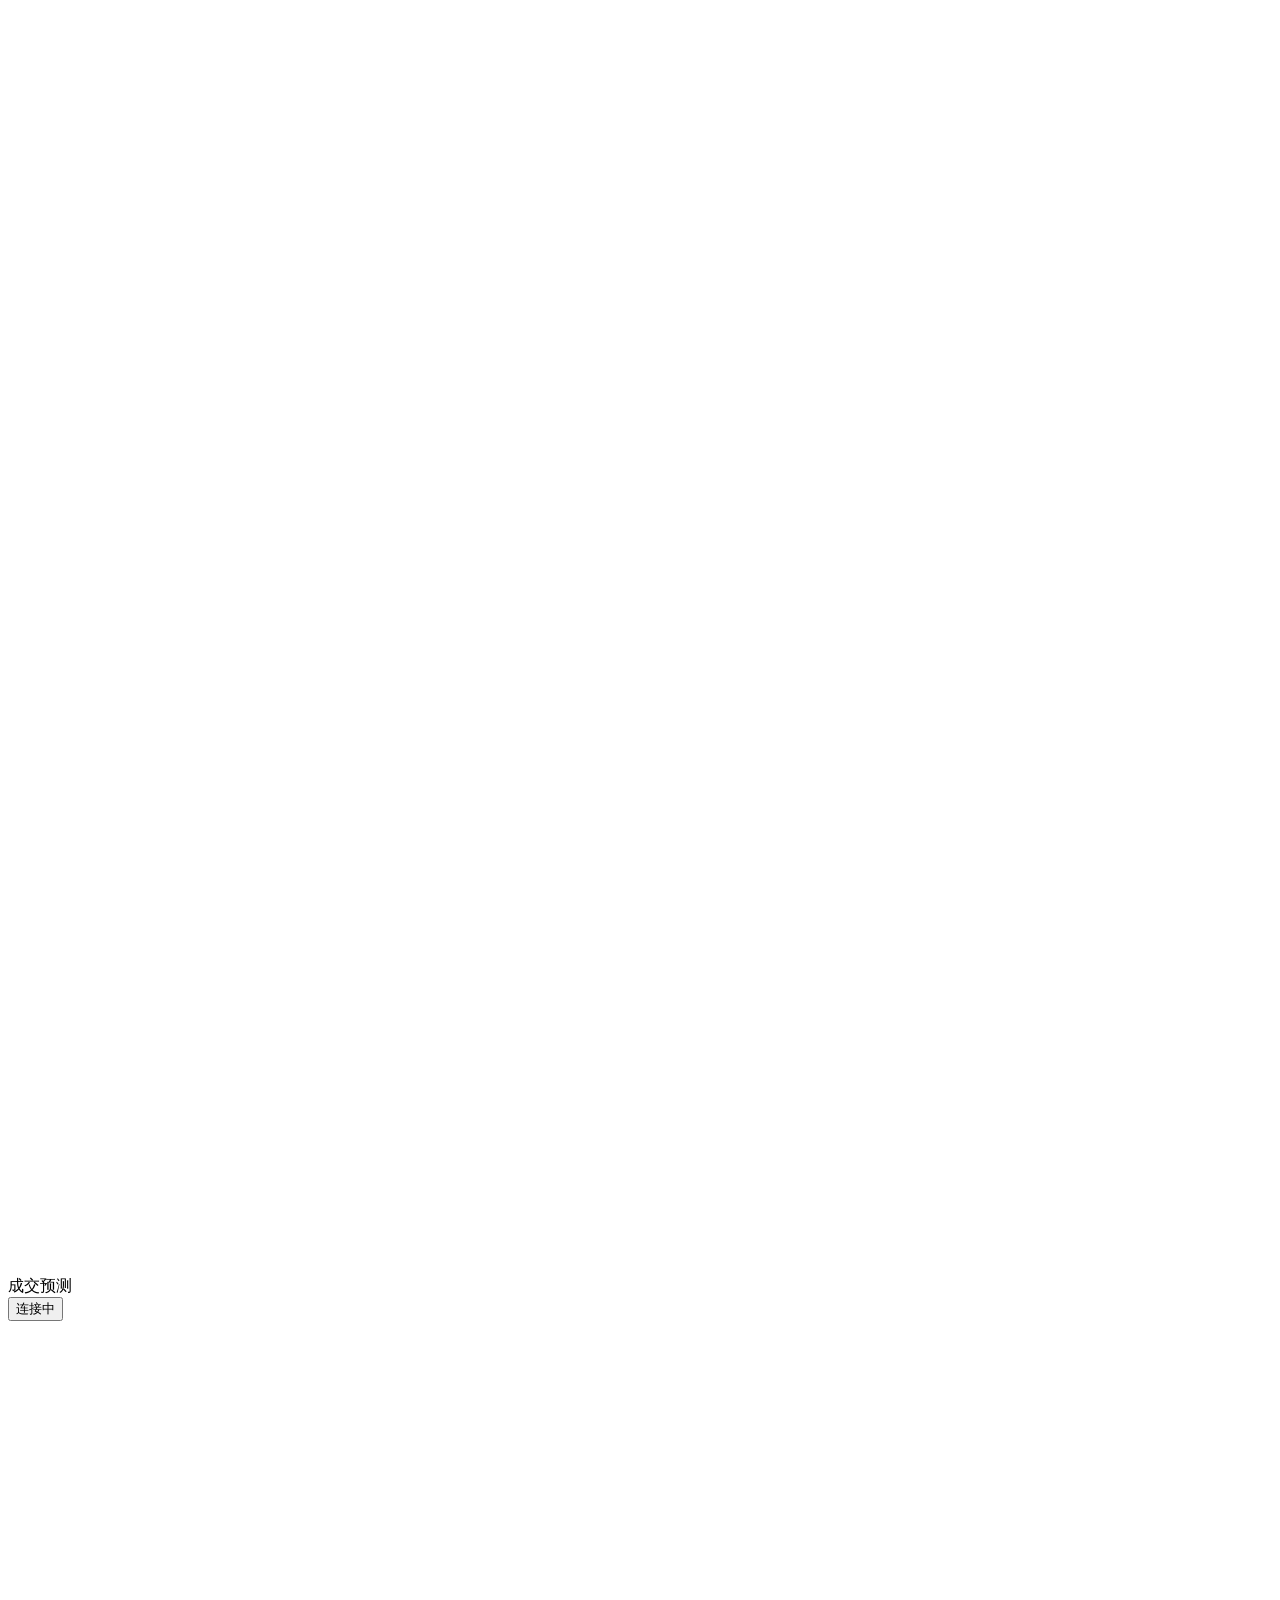
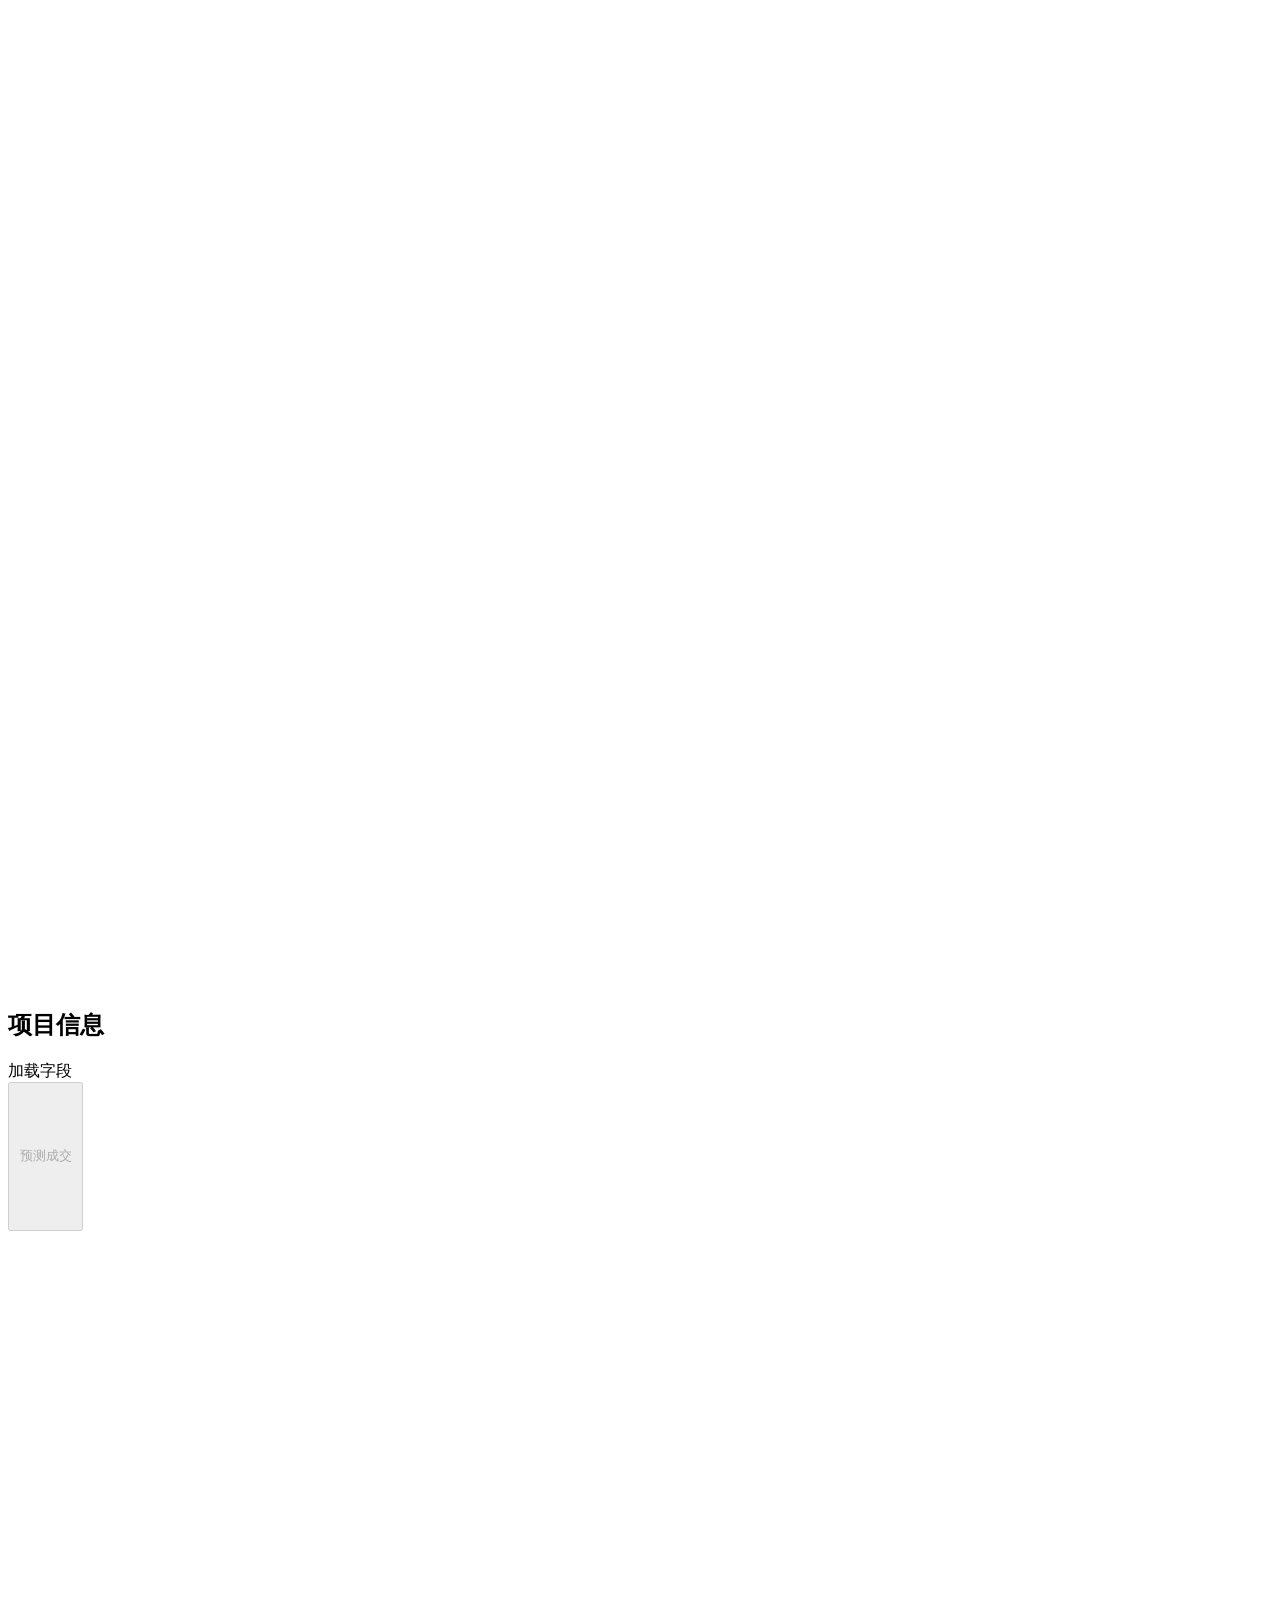
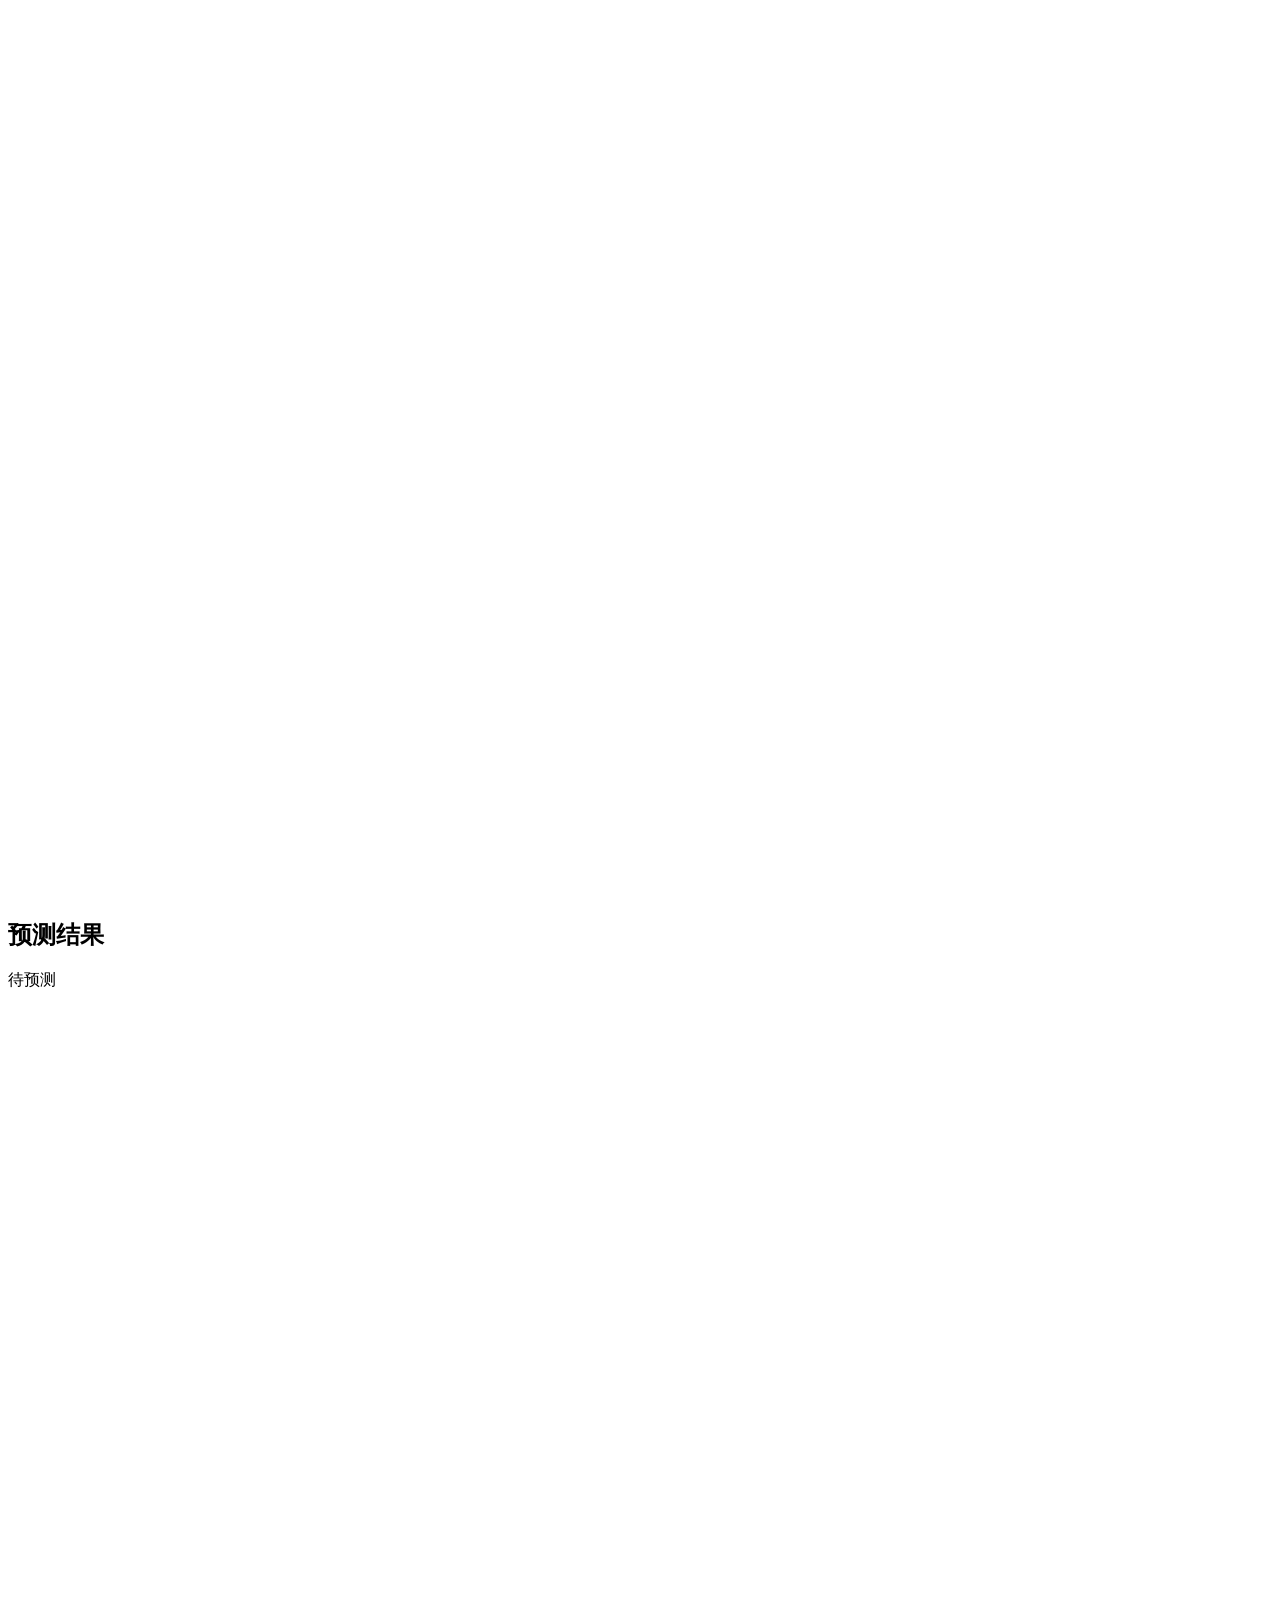
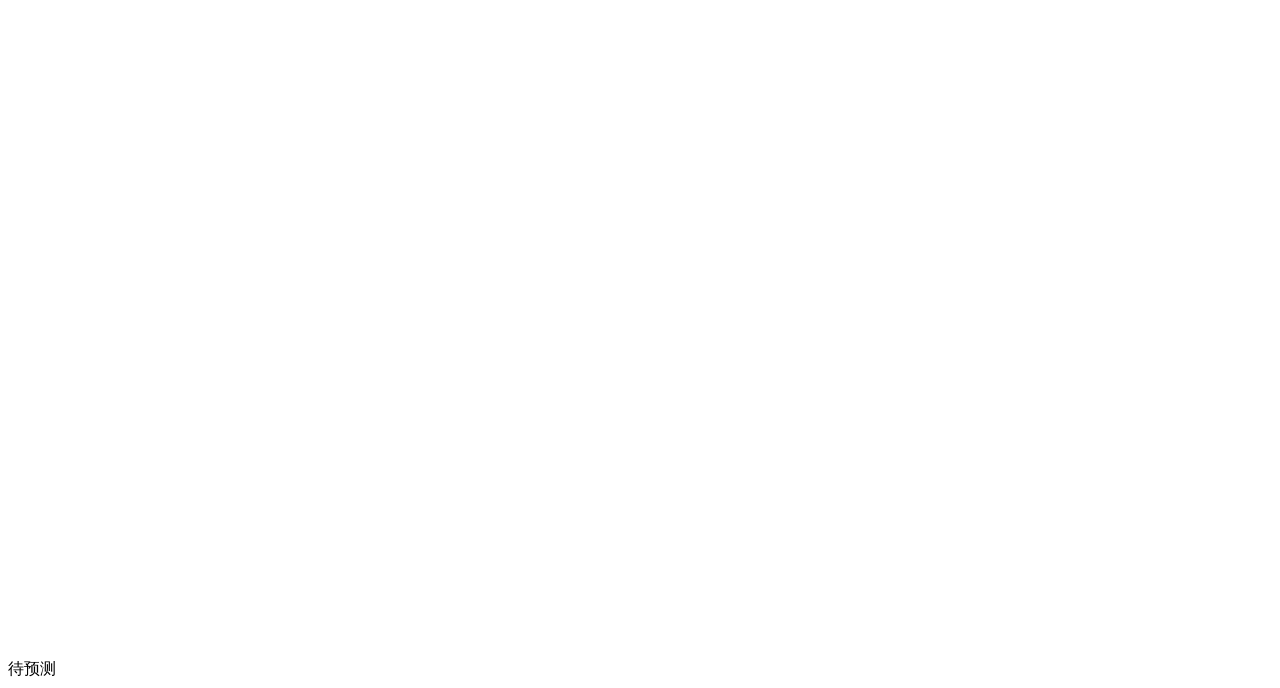
==== apps/web/index.html @ 8ef742f8 "补齐任务书硬性交付：设计文档、解释基准值、报告 JSON 与自评" ====
<!doctype html>
<html lang="zh-CN">
  <head>
    <meta charset="UTF-8" />
    <meta name="viewport" content="width=device-width, initial-scale=1.0" />
    <meta name="description" content="银行电话营销成交预测工作台" />
    <title>成交预测</title>
    <link rel="stylesheet" href="/styles.css" />
    <script src="/app.js" defer></script>
  </head>
  <body>
    <header class="topbar">
      <div class="brand">
        <span class="brand-mark" aria-hidden="true">
          <svg viewBox="0 0 32 32" fill="none">
            <path d="M6 10.5 16 5l10 5.5v11L16 27 6 21.5v-11Z" />
            <path d="m11 16 3.2 3.2L21 12.5" />
          </svg>
        </span>
        <span class="brand-name">成交预测</span>
      </div>
      <button class="service-status is-loading" id="service-status" type="button" aria-label="重新检查服务状态">
        <span class="status-dot" aria-hidden="true"></span>
        <span id="service-status-text">连接中</span>
      </button>
    </header>

    <main class="workspace">
      <section class="panel input-panel" aria-labelledby="input-title">
        <div class="panel-heading">
          <span class="heading-icon" aria-hidden="true">
            <svg viewBox="0 0 24 24" fill="none">
              <path d="M5 4h14v16H5z" />
              <path d="M8 8h8M8 12h3M8 16h6" />
            </svg>
          </span>
          <div>
            <h1 id="input-title">项目信息</h1>
          </div>
          <span class="model-chip" id="model-version" hidden></span>
        </div>

        <div class="service-message" id="service-message" role="alert" hidden></div>

        <form id="predict-form" novalidate>
          <div class="form-loading" id="form-loading" role="status">
            <span class="spinner" aria-hidden="true"></span>
            <span>加载字段</span>
          </div>
          <div id="dynamic-fields" aria-busy="true"></div>
          <div class="form-error" id="form-error" role="alert" hidden></div>
          <div class="form-actions">
            <button class="predict-button" id="predict-button" type="submit" disabled>
              <svg viewBox="0 0 24 24" fill="none" aria-hidden="true">
                <path d="m12 3 1.8 5.2L19 10l-5.2 1.8L12 17l-1.8-5.2L5 10l5.2-1.8L12 3Z" />
                <path d="m18.5 15 .8 2.2 2.2.8-2.2.8-.8 2.2-.8-2.2-2.2-.8 2.2-.8.8-2.2Z" />
              </svg>
              <span>预测成交</span>
              <svg class="button-arrow" viewBox="0 0 24 24" fill="none" aria-hidden="true">
                <path d="M5 12h14m-5-5 5 5-5 5" />
              </svg>
            </button>
          </div>
        </form>
      </section>

      <section class="panel result-panel" aria-labelledby="result-title">
        <div class="panel-heading">
          <span class="heading-icon" aria-hidden="true">
            <svg viewBox="0 0 24 24" fill="none">
              <path d="M4 19V9m5 10V5m5 14v-7m5 7V3" />
            </svg>
          </span>
          <div>
            <h2 id="result-title">预测结果</h2>
          </div>
          <span class="result-state" id="result-state">待预测</span>
        </div>

        <div class="result-content" id="result-content" aria-live="polite">
          <div class="empty-state">
            <div class="empty-visual" aria-hidden="true">
              <span class="orbit orbit-outer"></span>
              <span class="orbit orbit-inner"></span>
              <svg viewBox="0 0 64 64" fill="none">
                <path d="M14 45V31m9 14V23m9 22V17m9 28V27m9 18V13" />
                <path d="M11 51h42" />
              </svg>
            </div>
            <span class="empty-label">待预测</span>
          </div>
        </div>
      </section>
    </main>
  </body>
</html>
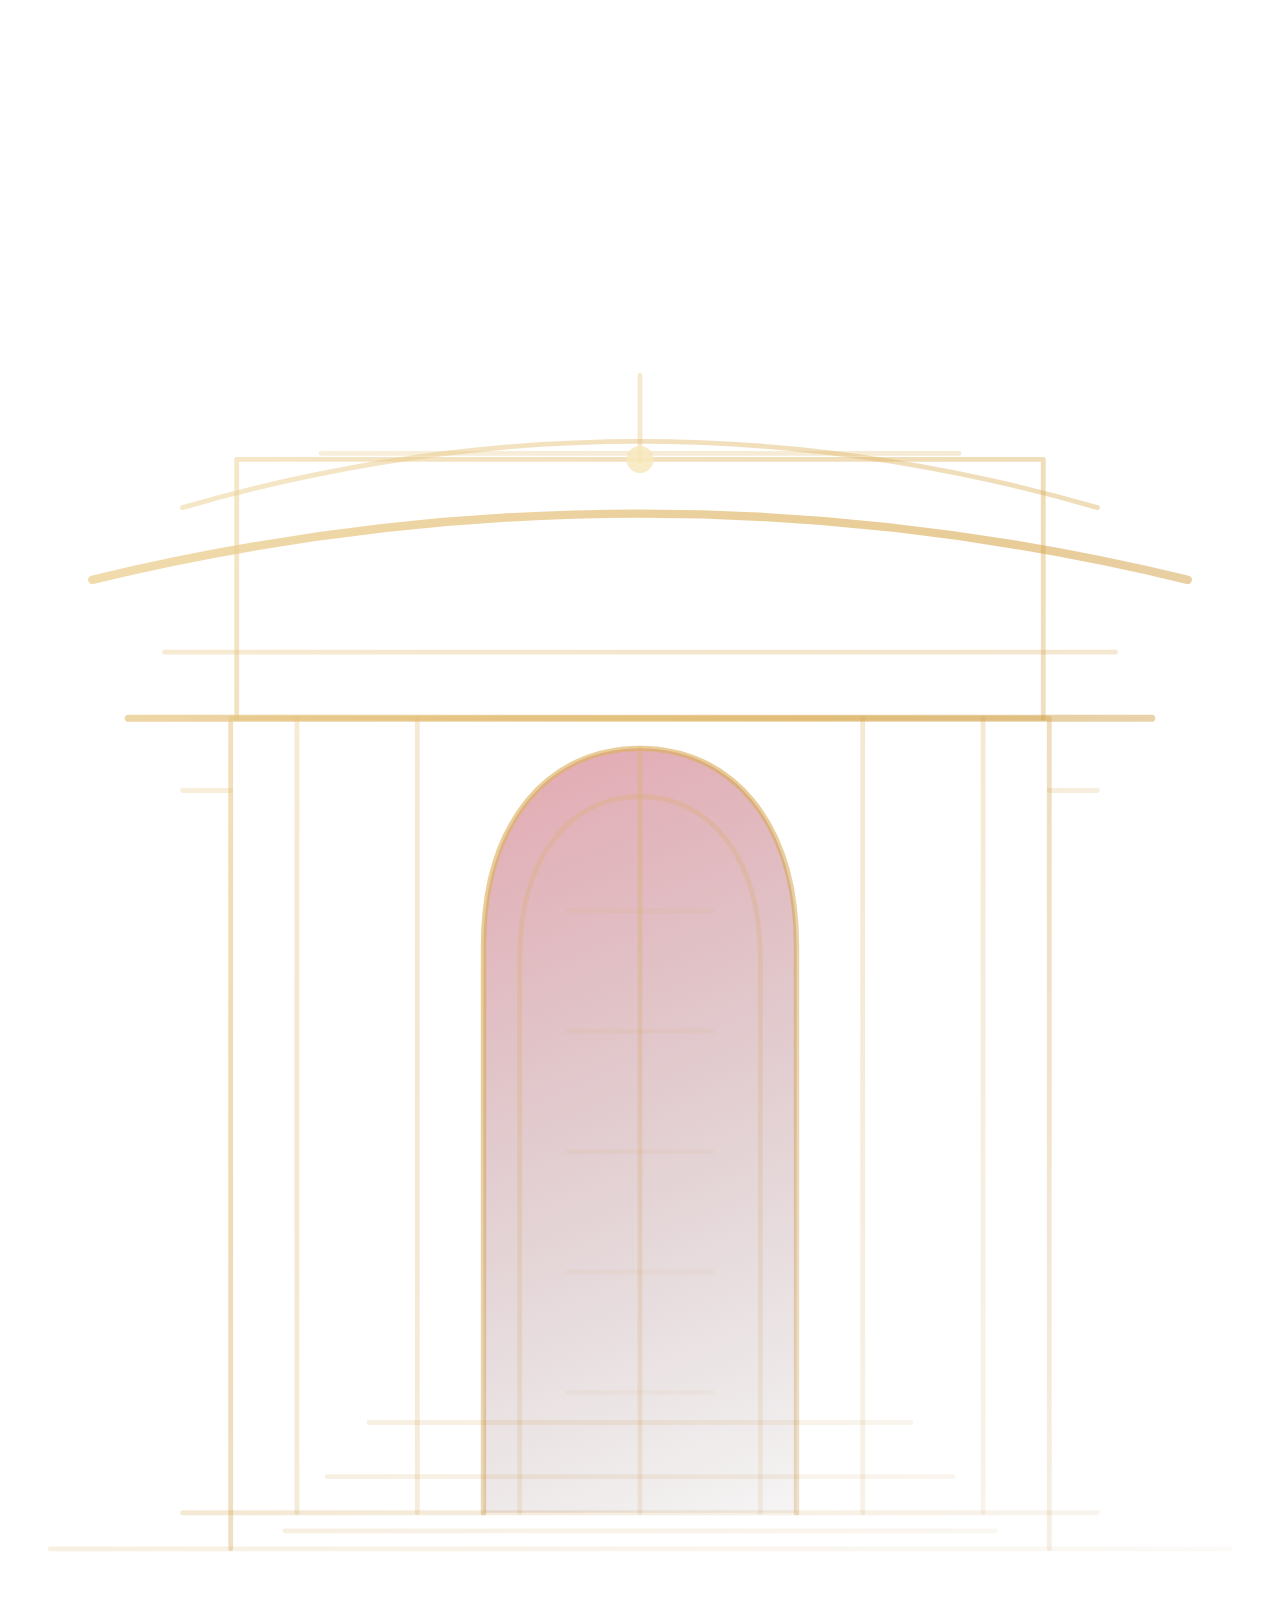
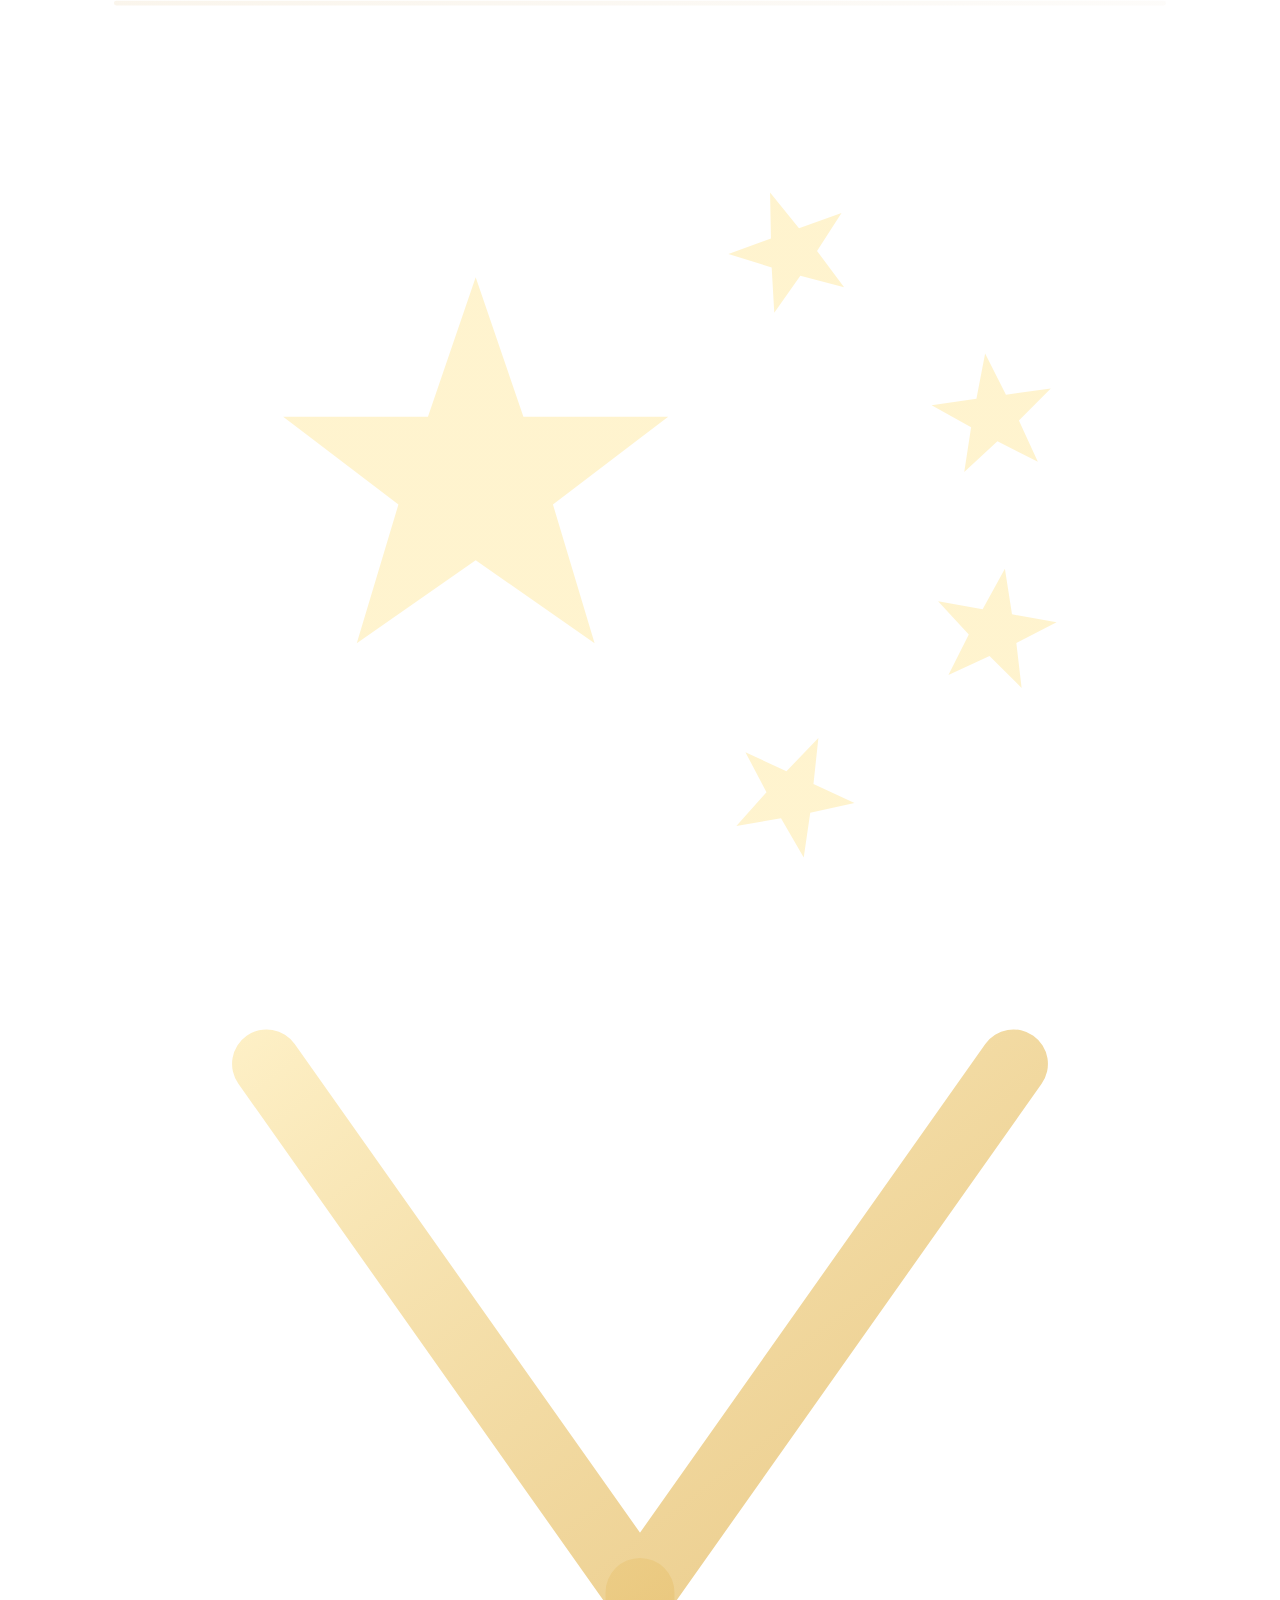
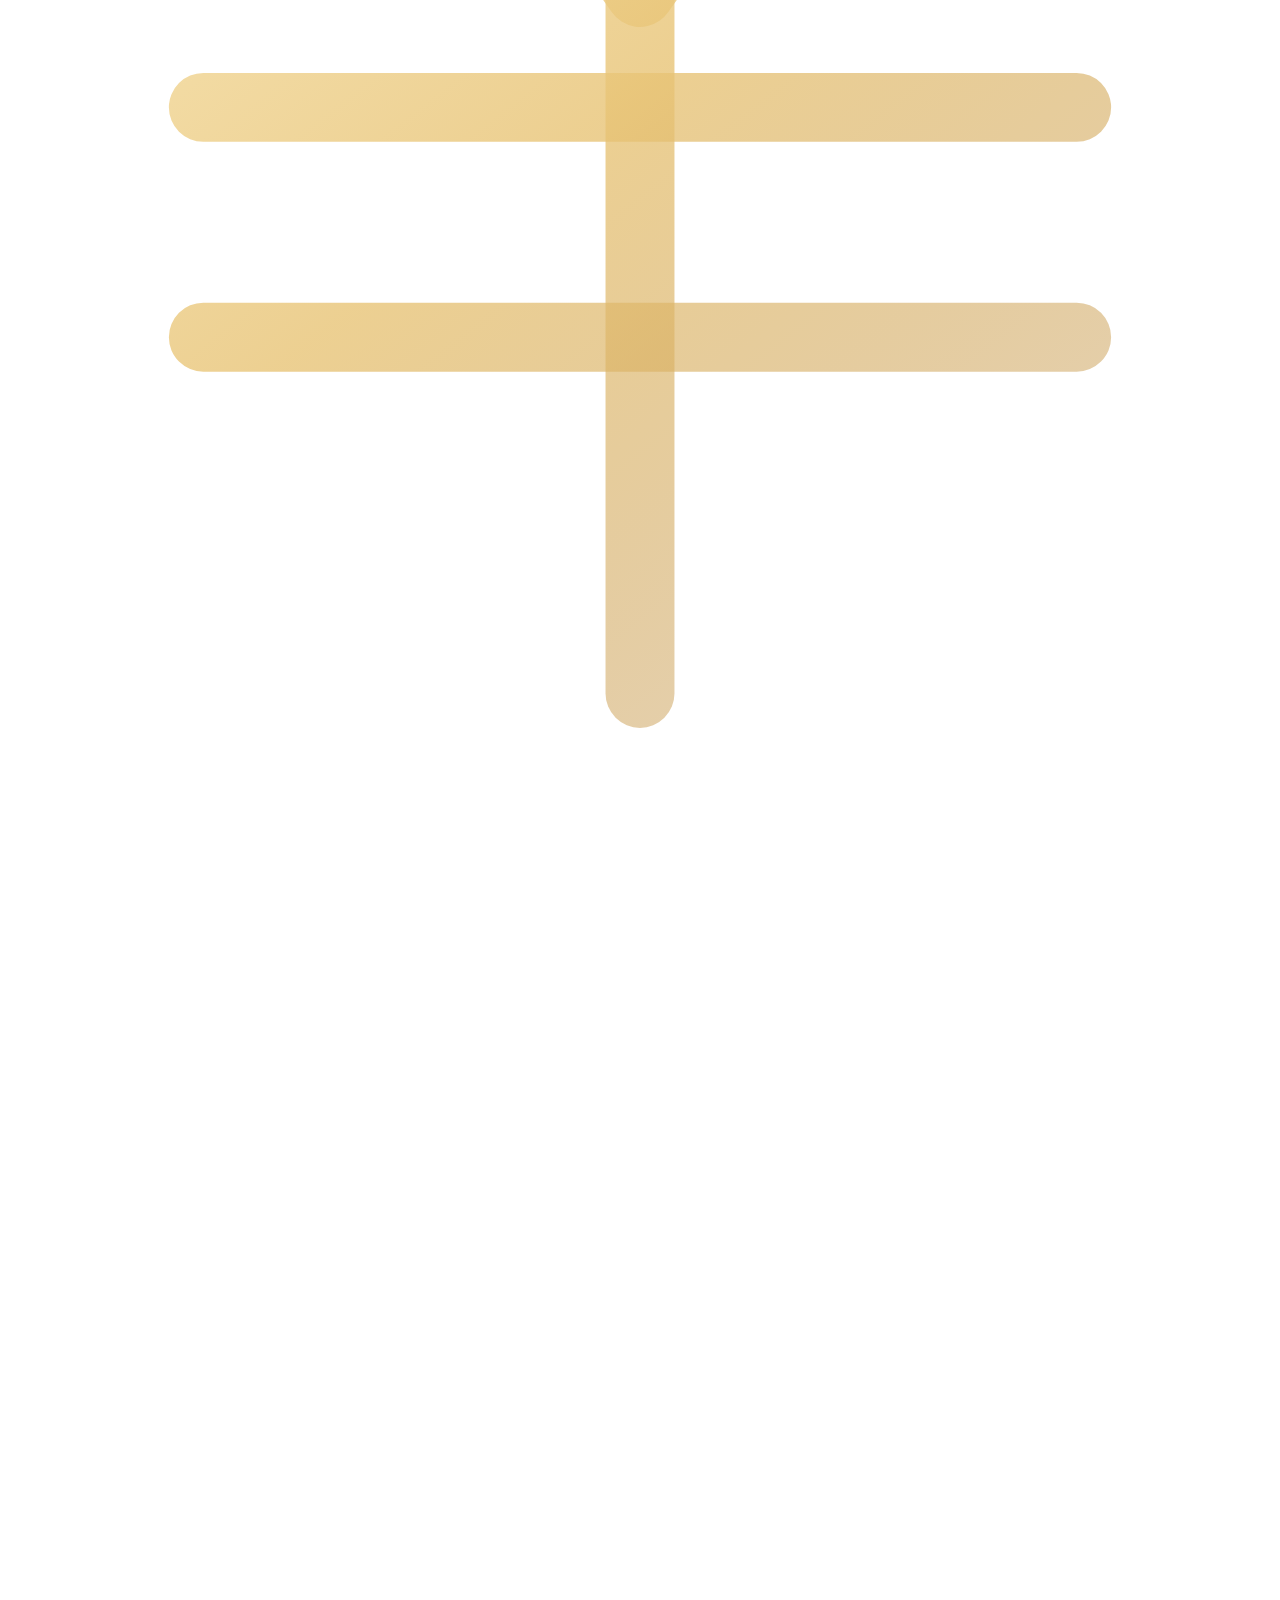
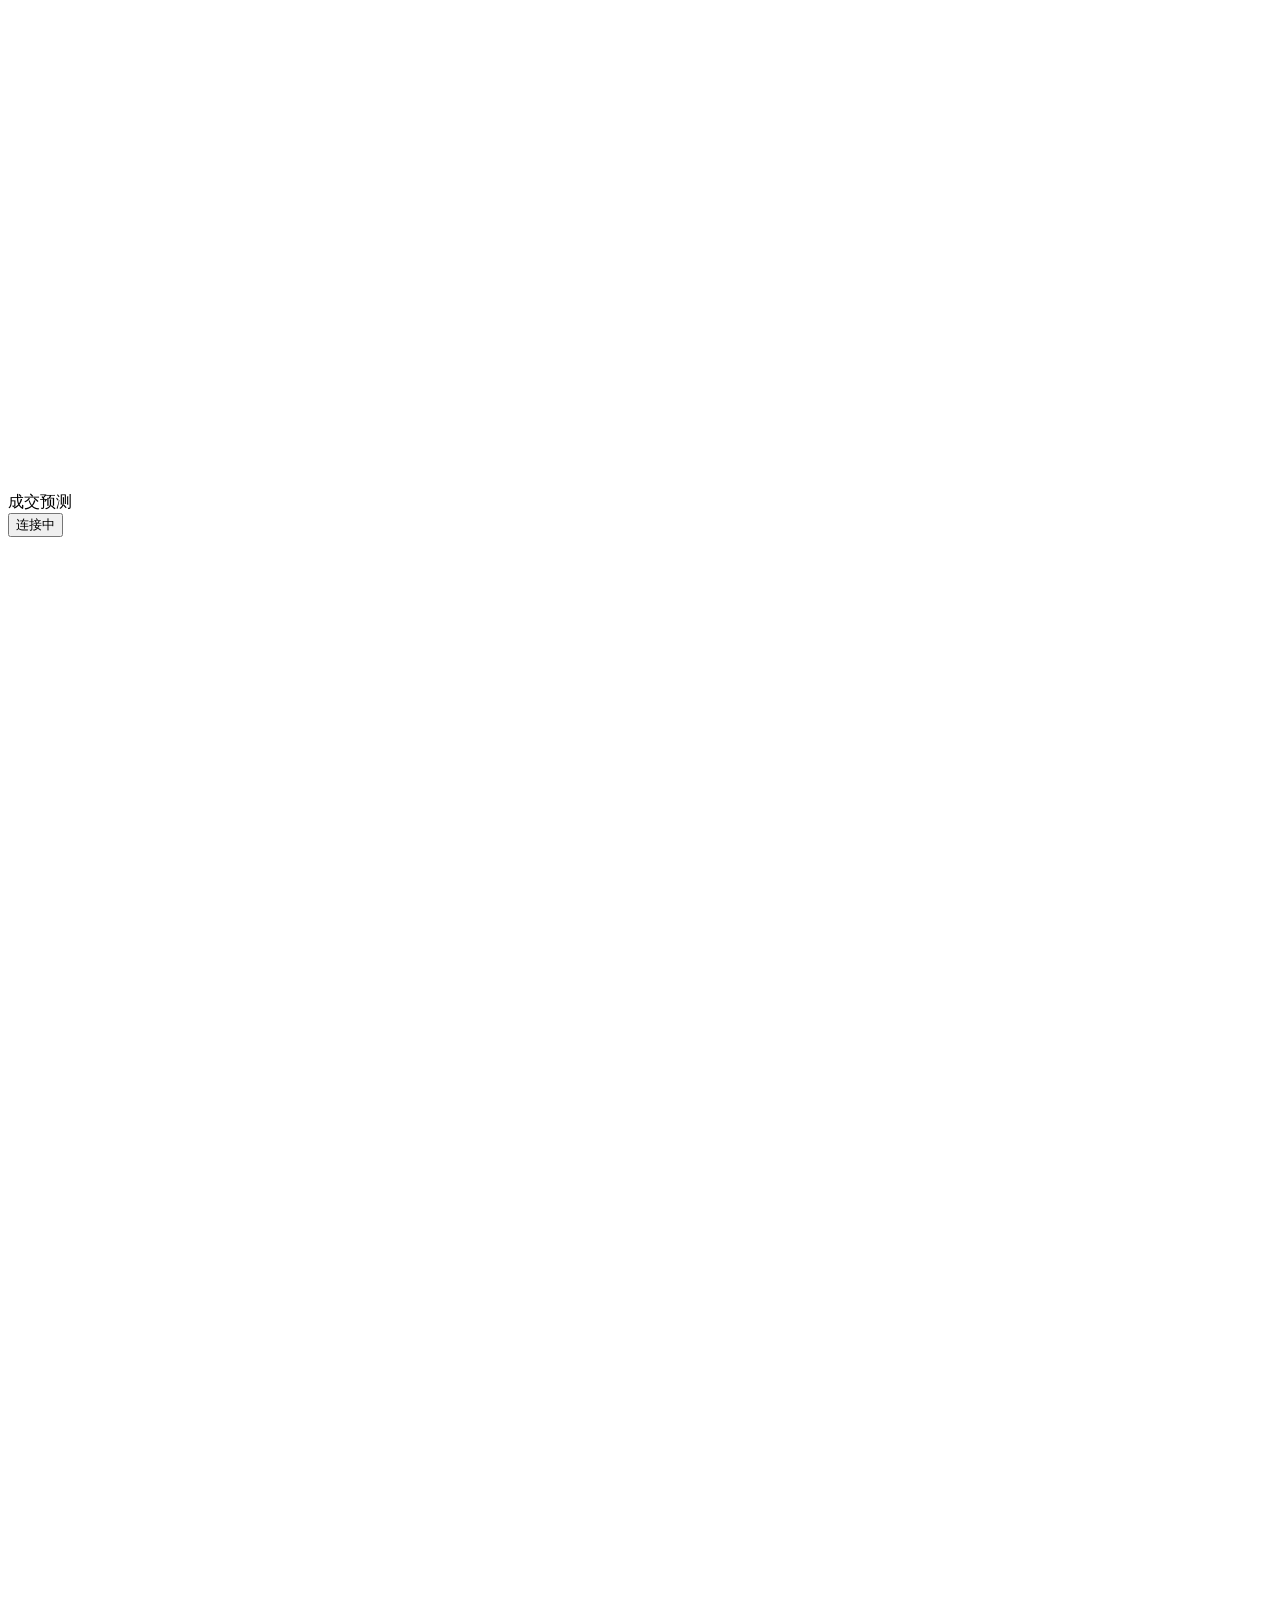
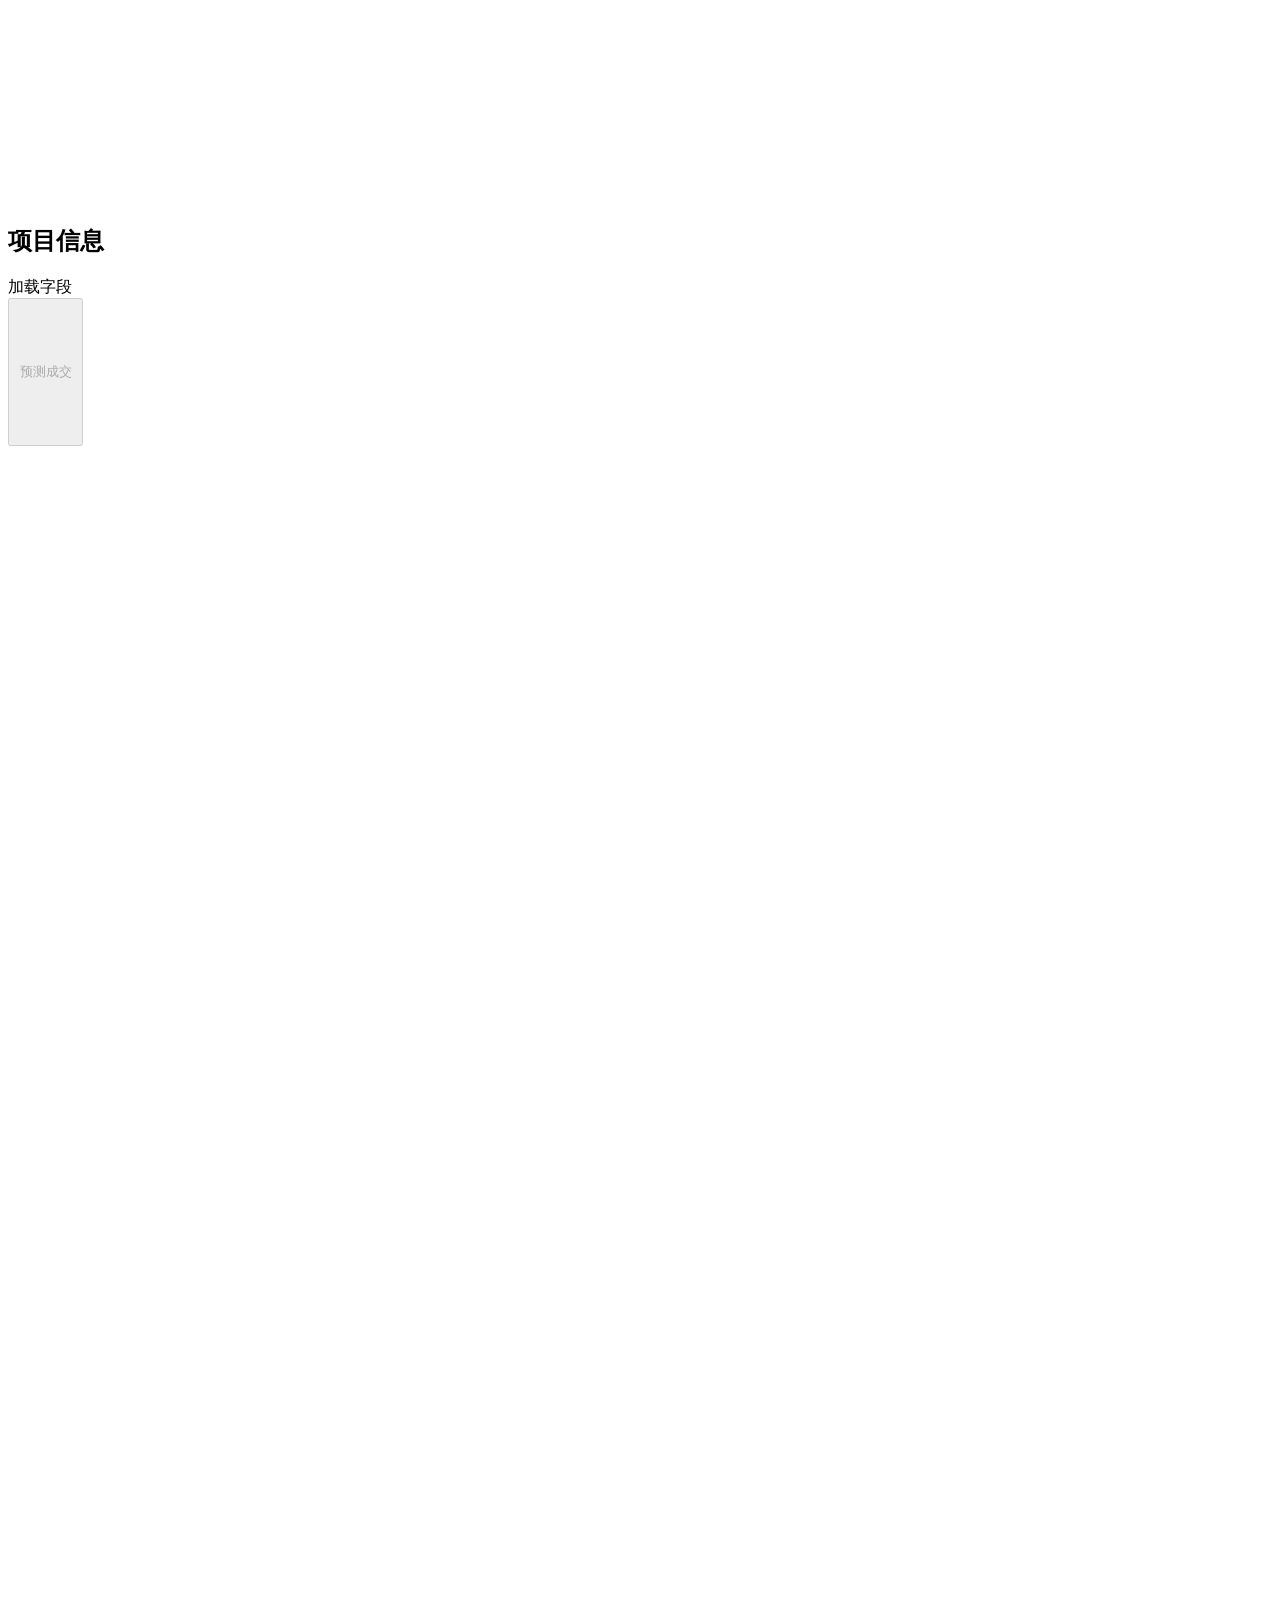
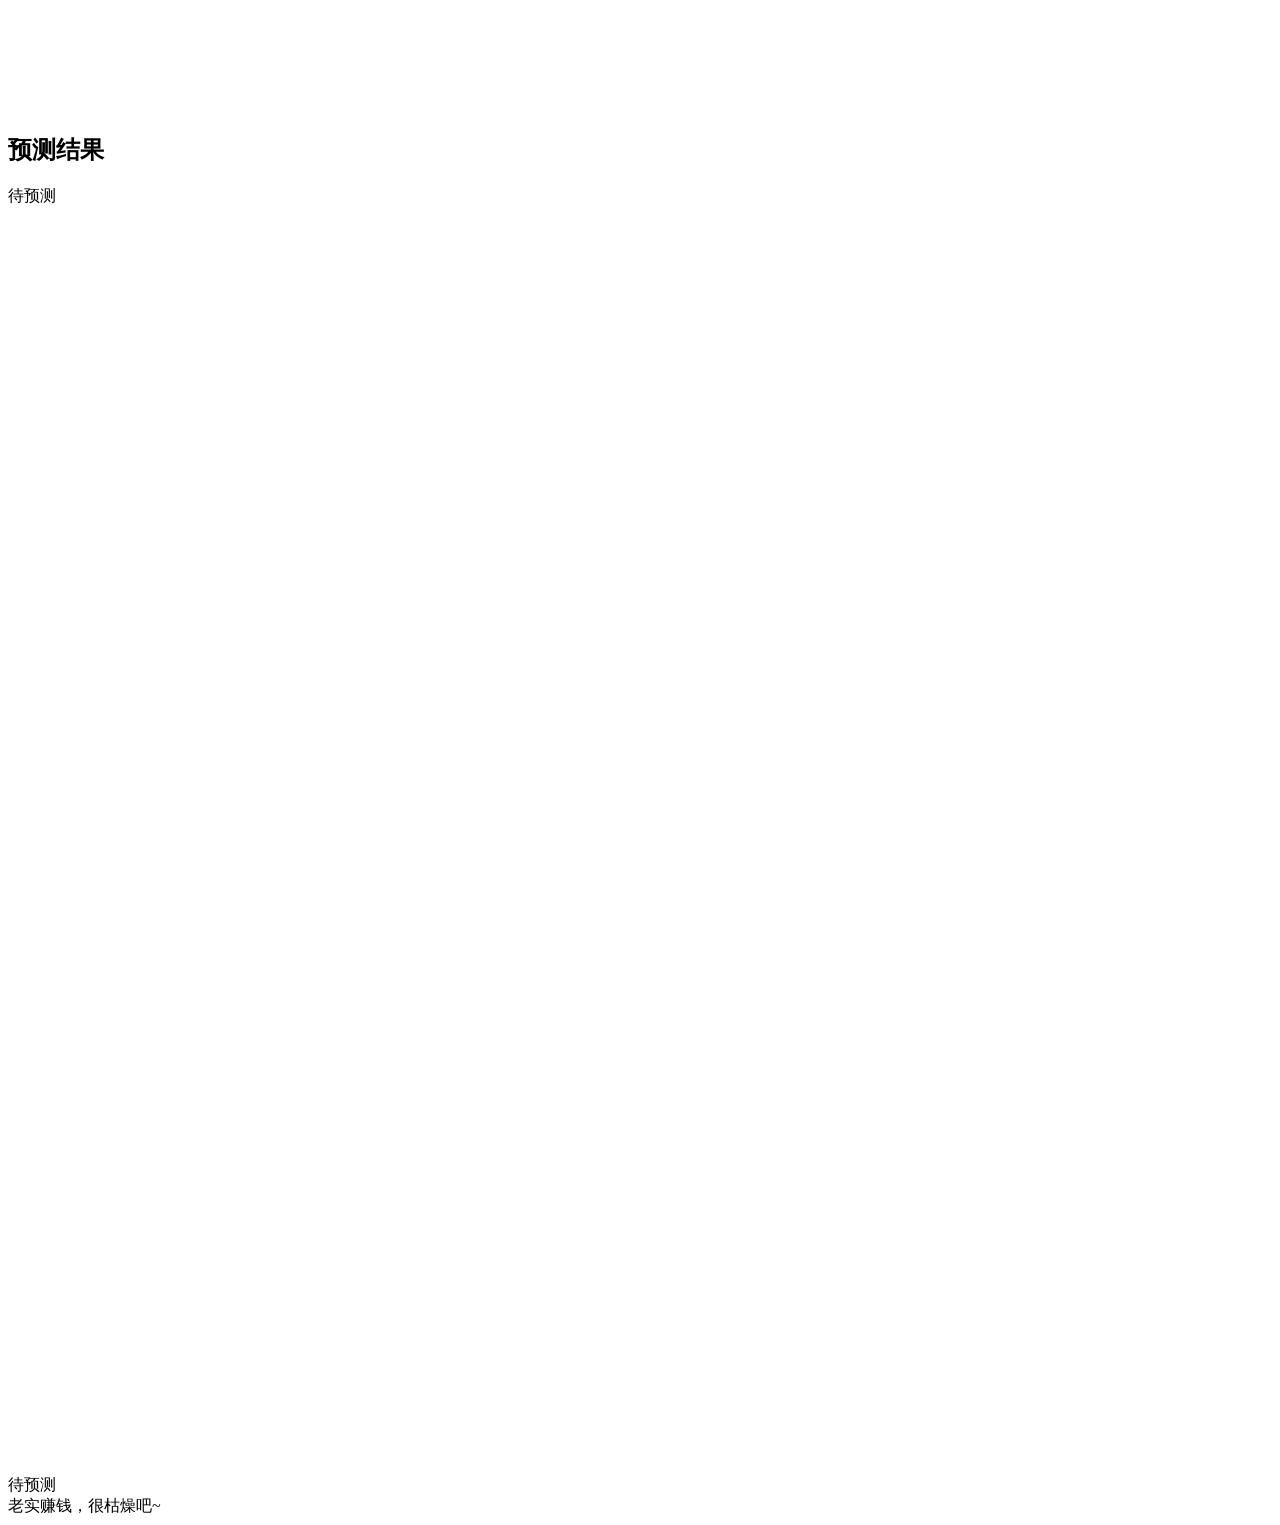
==== commit 652912ec: "feat(前端): 人民币红视觉改版与等级、错误提示修复" ====
--- a/apps/web/index.html
+++ b/apps/web/index.html
@@ -9,6 +9,77 @@
     <script src="/app.js" defer></script>
   </head>
   <body>
+    <div class="scene" aria-hidden="true">
+      <svg class="scene-gate" viewBox="0 0 420 540" fill="none">
+        <defs>
+          <linearGradient id="gate-stroke" x1="20" y1="80" x2="400" y2="520" gradientUnits="userSpaceOnUse">
+            <stop stop-color="#f7e7bd" stop-opacity="0.92" />
+            <stop offset="0.48" stop-color="#d8a84e" stop-opacity="0.58" />
+            <stop offset="1" stop-color="#b8863b" stop-opacity="0.12" />
+          </linearGradient>
+          <linearGradient id="gate-fill" x1="150" y1="208" x2="270" y2="500" gradientUnits="userSpaceOnUse">
+            <stop stop-color="#c8102e" stop-opacity="0.4" />
+            <stop offset="1" stop-color="#2b0507" stop-opacity="0.04" />
+          </linearGradient>
+        </defs>
+        <g stroke="url(#gate-stroke)" stroke-width="1.6" stroke-linecap="round" stroke-linejoin="round">
+          <path d="M14 512h392" opacity="0.32" />
+          <path d="M36 530h348" opacity="0.22" />
+          <path d="M58 500h304" opacity="0.5" />
+          <path d="M74 512V236h272v276" opacity="0.72" />
+          <path d="M40 236h340" stroke-width="2.4" />
+          <path d="M52 214h316" opacity="0.5" />
+          <path d="M76 236V150h268v86" opacity="0.68" />
+          <path d="M28 190 Q210 146 392 190" stroke-width="2.8" />
+          <path d="M58 166 Q210 122 362 166" opacity="0.68" />
+          <path d="M104 148h212" opacity="0.42" />
+          <path d="M96 236v264M136 236v264M284 236v264M324 236v264" opacity="0.46" />
+          <path d="M158 500V312c0-42 22-66 52-66s52 24 52 66v188Z" fill="url(#gate-fill)" stroke="none" />
+          <path d="M158 500V312c0-42 22-66 52-66s52 24 52 66v188" stroke-width="1.8" />
+          <path d="M170 500V316c0-34 17-54 40-54s40 20 40 54v184" opacity="0.4" />
+          <path d="M210 246v254" opacity="0.45" />
+          <path d="M186 300h48M186 340h48M186 380h48M186 420h48M186 460h48" opacity="0.16" />
+          <path d="M120 470h180M106 488h208M92 506h236" opacity="0.36" />
+          <path d="M210 150v-28" opacity="0.5" />
+          <circle cx="210" cy="150" r="4.5" fill="#f7e7bd" stroke="none" opacity="0.85" />
+          <path d="M74 260h-16M346 260h16" opacity="0.4" />
+        </g>
+      </svg>
+
+      <svg class="scene-stars" viewBox="0 0 1000 700" preserveAspectRatio="xMidYMid slice" fill="none">
+        <defs>
+          <path id="star-shape" d="M0-50 11.8-15.5 47.6-15.5 19.1 6.2 29.4 40.5 0 20-29.4 40.5-19.1 6.2-47.6-15.5-11.8-15.5Z" />
+          <linearGradient id="star-fade" x1="160" y1="110" x2="840" y2="620" gradientUnits="userSpaceOnUse">
+            <stop stop-color="#fff3cc" stop-opacity="0.95" />
+            <stop offset="0.55" stop-color="#e8c476" stop-opacity="0.55" />
+            <stop offset="1" stop-color="#c99a43" stop-opacity="0.12" />
+          </linearGradient>
+        </defs>
+        <g fill="url(#star-fade)">
+          <use href="#star-shape" transform="translate(370 350) scale(3.2)" />
+          <use href="#star-shape" transform="translate(620 170) rotate(-20) scale(1)" />
+          <use href="#star-shape" transform="translate(780 300) rotate(-8) scale(1)" />
+          <use href="#star-shape" transform="translate(780 470) rotate(10) scale(1)" />
+          <use href="#star-shape" transform="translate(620 600) rotate(25) scale(1)" />
+        </g>
+      </svg>
+
+      <svg class="scene-yuan" viewBox="0 0 220 260" fill="none">
+        <defs>
+          <linearGradient id="yuan-stroke" x1="24" y1="20" x2="198" y2="242" gradientUnits="userSpaceOnUse">
+            <stop stop-color="#fff2c8" stop-opacity="0.96" />
+            <stop offset="0.5" stop-color="#e8c476" stop-opacity="0.8" />
+            <stop offset="1" stop-color="#b8863b" stop-opacity="0.32" />
+          </linearGradient>
+        </defs>
+        <g stroke="url(#yuan-stroke)" stroke-width="12" stroke-linecap="round" stroke-linejoin="round">
+          <path d="M45 24 110 116 175 24" />
+          <path d="M110 116v122" />
+          <path d="M34 136h152M34 176h152" />
+        </g>
+      </svg>
+    </div>
+
     <header class="topbar">
       <div class="brand">
         <span class="brand-mark" aria-hidden="true">
@@ -92,5 +163,9 @@
         </div>
       </section>
     </main>
+
+    <footer class="slogan">
+      <span>老实赚钱，很枯燥吧~</span>
+    </footer>
   </body>
 </html>
